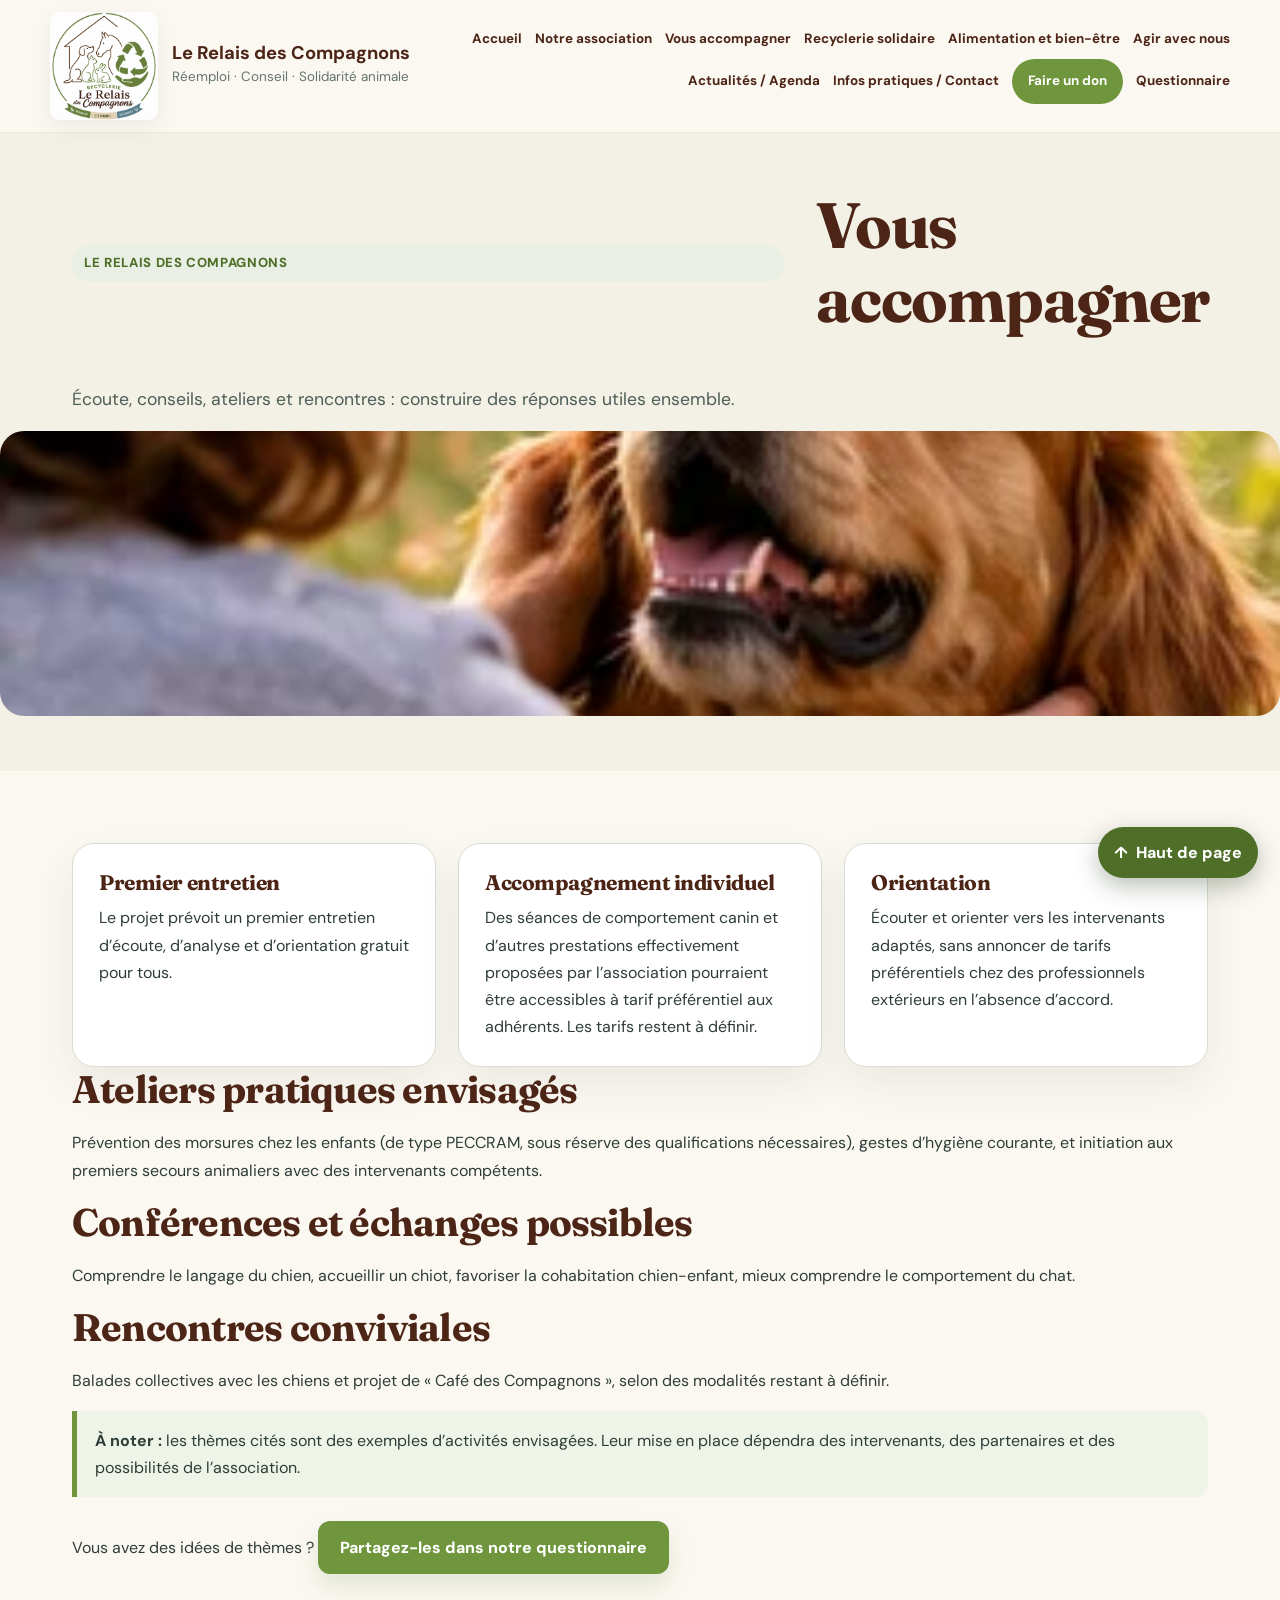
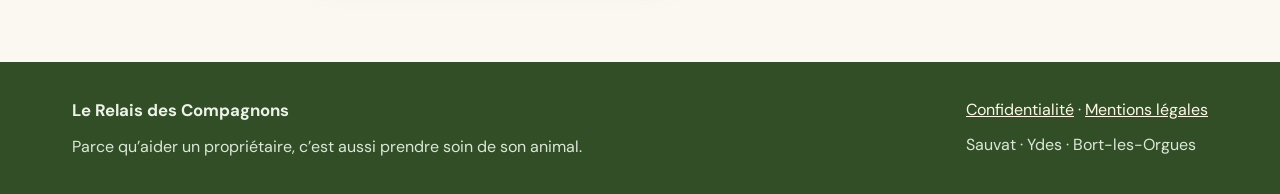
==== accompagnement.html @ bb096d33 "Ajout des rubriques de Nelly" ====
<!doctype html><html lang="fr"><head><meta charset="utf-8"><meta name="viewport" content="width=device-width,initial-scale=1"><title>Vous accompagner | Le Relais des Compagnons</title><meta name="description" content="Écoute, conseils, ateliers et rencontres : construire des réponses utiles ensemble."><link rel="stylesheet" href="styles.css"></head><body id="haut"><header><div class="wrap top"><a class="brand" href="index.html"><img src="logo-relais.jpg" alt="Le Relais des Compagnons"><span class="brand-text"><strong>Le Relais des Compagnons</strong><span>Réemploi · Conseil · Solidarité animale</span></span></a><nav aria-label="Navigation principale"><a href="index.html">Accueil</a><a href="association.html">Notre association</a><a href="accompagnement.html">Vous accompagner</a><a href="recyclerie.html">Recyclerie solidaire</a><a href="alimentation.html">Alimentation et bien-être</a><a href="agir.html">Agir avec nous</a><a href="actualites.html">Actualités / Agenda</a><a href="contact.html">Infos pratiques / Contact</a><a class="cta-link" href="dons.html">Faire un don</a><a href="questionnaire.html">Questionnaire</a></nav></div></header><main><div class="subhero"><div class="wrap"><span class="tag">Le Relais des Compagnons</span><h1>Vous accompagner</h1><p class="lead">Écoute, conseils, ateliers et rencontres : construire des réponses utiles ensemble.</p></div><img class="subhero-photo" src="images/accompagnement.webp" alt="Illustration de la rubrique"></div><section><div class="wrap"><div class="grid"><article class="card"><h3>Premier entretien</h3><p>Le projet prévoit un premier entretien d’écoute, d’analyse et d’orientation gratuit pour tous.</p></article><article class="card"><h3>Accompagnement individuel</h3><p>Des séances de comportement canin et d’autres prestations effectivement proposées par l’association pourraient être accessibles à tarif préférentiel aux adhérents. Les tarifs restent à définir.</p></article><article class="card"><h3>Orientation</h3><p>Écouter et orienter vers les intervenants adaptés, sans annoncer de tarifs préférentiels chez des professionnels extérieurs en l’absence d’accord.</p></article></div><h2>Ateliers pratiques envisagés</h2><p>Prévention des morsures chez les enfants (de type PECCRAM, sous réserve des qualifications nécessaires), gestes d’hygiène courante, et initiation aux premiers secours animaliers avec des intervenants compétents.</p><h2>Conférences et échanges possibles</h2><p>Comprendre le langage du chien, accueillir un chiot, favoriser la cohabitation chien-enfant, mieux comprendre le comportement du chat.</p><h2>Rencontres conviviales</h2><p>Balades collectives avec les chiens et projet de « Café des Compagnons », selon des modalités restant à définir.</p><div class="notice"><strong>À noter :</strong> les thèmes cités sont des exemples d’activités envisagées. Leur mise en place dépendra des intervenants, des partenaires et des possibilités de l’association.</div><p style="margin-top:24px">Vous avez des idées de thèmes ? <a class="button" href="questionnaire.html">Partagez-les dans notre questionnaire</a></p></div></section></main><footer><div class="wrap footerrow"><div><strong>Le Relais des Compagnons</strong><p>Parce qu’aider un propriétaire, c’est aussi prendre soin de son animal.</p></div><div><a href="confidentialite.html">Confidentialité</a> · <a href="mentions-legales.html">Mentions légales</a><p>Sauvat · Ydes · Bort-les-Orgues</p></div></div></footer><a class="back-to-top" href="#haut" aria-label="Retour en haut de page">↑ <span>Haut de page</span></a></body></html>
---- styles.css ----
@import url('https://fonts.googleapis.com/css2?family=DM+Sans:wght@400;500;700;800&family=Fraunces:opsz,wght@9..144,600;9..144,700&display=swap');

:root{
  --green:#6f963d;
  --green-dark:#4f6e28;
  --blue:#6e9fbe;
  --blue-dark:#315b79;
  --brown:#4c2516;
  --brown-soft:#7a4a35;
  --cream:#fbf8f2;
  --sand:#efe6d4;
  --sand-soft:#f7f0e2;
  --ink:#2f3d39;
  --muted:#64746f;
  --line:#d8ddcf;
  --white:#fff;
  --radius:22px;
  --shadow:0 18px 40px rgba(50,70,40,.08);
}

*{box-sizing:border-box}
html{scroll-behavior:smooth}
body{margin:0;background:var(--cream);color:var(--ink);font:16px/1.7 'DM Sans',sans-serif}
a{color:var(--blue-dark)}
a:hover{text-decoration-thickness:2px}
img{max-width:100%;height:auto;display:block}
main,header,footer,section{display:block}
h1,h2,h3{font-family:'Fraunces',Georgia,serif;line-height:1.15;letter-spacing:-.02em;color:var(--brown);margin:0 0 18px}
h1{font-size:clamp(2.5rem,5vw,4.7rem)}
h2{font-size:clamp(1.9rem,3vw,3rem)}
h3{font-size:1.32rem}
p{margin:0 0 16px}
.wrap{max-width:1180px;margin:auto;padding:0 22px}
.sr-only{position:absolute;width:1px;height:1px;padding:0;margin:-1px;overflow:hidden;clip:rect(0,0,0,0);white-space:nowrap;border:0}
.skip-link{position:absolute;left:-999px;top:auto}
.skip-link:focus{left:12px;top:12px;background:#fff;padding:10px 14px;z-index:50;border-radius:8px}

header{position:sticky;top:0;z-index:30;background:rgba(251,248,242,.96);backdrop-filter:blur(10px);border-bottom:1px solid rgba(111,150,61,.12)}
.top{display:flex;align-items:center;justify-content:space-between;gap:24px;padding:12px 0}
.brand{display:inline-flex;align-items:center;gap:14px;text-decoration:none;color:var(--brown)}
.brand img{width:108px;height:auto;border-radius:10px;background:#fff;box-shadow:0 8px 24px rgba(0,0,0,.06)}
.brand-text{display:flex;flex-direction:column;gap:2px}
.brand-text strong{font-size:1.15rem;line-height:1.1}
.brand-text span{font-size:.84rem;color:var(--muted)}
nav{display:flex;flex-wrap:wrap;gap:18px;align-items:center}
nav a{color:var(--brown);text-decoration:none;font-weight:700;font-size:.96rem}
nav a:hover{text-decoration:underline;text-underline-offset:5px}
nav a.cta-link{background:var(--green);color:#fff;padding:11px 16px;border-radius:999px}

.hero{background:linear-gradient(180deg,#fbf8f2 0%,#f3ede0 100%);padding:54px 0 78px}
.hero-inner{display:grid;grid-template-columns:1.15fr .85fr;gap:42px;align-items:center}
.eyebrow{display:inline-flex;align-items:center;gap:10px;padding:8px 14px;border-radius:999px;background:#e8f0db;color:var(--green-dark);font-size:.84rem;font-weight:800;letter-spacing:.03em;text-transform:uppercase;margin-bottom:18px}
.eyebrow:before{content:'';width:9px;height:9px;border-radius:50%;background:var(--green)}
.hero p{max-width:62ch}
.hero .lead{font-size:1.17rem;color:#4d5d58}
.hero-actions{display:flex;flex-wrap:wrap;gap:14px;margin:24px 0 16px}
.button,button.button,.button.alt,.button.ghost{display:inline-flex;align-items:center;justify-content:center;padding:13px 22px;border-radius:12px;border:0;cursor:pointer;text-decoration:none;font-weight:800;transition:transform .16s ease, box-shadow .16s ease}
.button:hover,.button.alt:hover,.button.ghost:hover,button.button:hover{transform:translateY(-1px)}
.button{background:var(--green);color:#fff;box-shadow:0 12px 24px rgba(111,150,61,.18)}
.button.alt{background:var(--blue-dark);color:#fff}
.button.ghost{background:#fff;color:var(--brown);border:1px solid rgba(76,37,22,.12)}
.hero-meta{display:flex;flex-wrap:wrap;gap:10px;margin-top:16px}
.pill{display:inline-flex;align-items:center;padding:8px 14px;border-radius:999px;background:#fff;color:var(--brown-soft);border:1px solid rgba(76,37,22,.08);font-weight:700;font-size:.92rem}
.hero-card{background:#fff;border-radius:28px;padding:24px;box-shadow:var(--shadow);border:1px solid rgba(111,150,61,.12)}
.hero-card img{width:100%;max-width:460px;margin:auto}
.hero-note{margin-top:18px;padding:14px 16px;border-radius:16px;background:#f5f8ef;color:#50614a;border:1px solid rgba(111,150,61,.16);font-size:.96rem}

section{padding:72px 0}
section.alt{background:#fff}
.section-head{max-width:760px;margin-bottom:26px}
.tag{display:inline-block;font-size:.82rem;font-weight:800;letter-spacing:.05em;padding:7px 12px;border-radius:999px;background:#e9efe4;color:var(--green-dark);margin-bottom:14px;text-transform:uppercase}
.lead{font-size:1.1rem;color:#4d5d58}
.grid{display:grid;grid-template-columns:repeat(3,minmax(0,1fr));gap:22px}
.card{background:#fff;border:1px solid var(--line);padding:26px;border-radius:var(--radius);box-shadow:var(--shadow)}
.card h3{margin-bottom:10px}
.card p:last-child{margin-bottom:0}
.card-accent{border-top:6px solid var(--green)}
.card-accent.blue{border-top-color:var(--blue)}
.card-accent.brown{border-top-color:var(--brown-soft)}
.two{display:grid;grid-template-columns:1fr 1fr;gap:28px}
.soft{background:var(--sand-soft);border:1px solid #e5dcc8;border-radius:var(--radius);padding:28px}
.notice{border-left:5px solid var(--green);padding:16px 18px;background:#eef5e8;border-radius:0 12px 12px 0}
.highlight{background:linear-gradient(135deg,#789d49,#5f8731);color:#fff;border-radius:30px;padding:34px;box-shadow:var(--shadow)}
.highlight h2,.highlight h3{color:#fff}
.highlight p{color:#ecf3e3}

.questionnaire-zone{background:#fff;border:1px solid var(--line);box-shadow:var(--shadow);border-radius:30px;padding:30px}
#message-envoi:empty{display:none}
#message-envoi{scroll-margin-top:120px}
.fields{display:grid;grid-template-columns:1fr 1fr;gap:18px}
.field{display:flex;flex-direction:column;gap:7px}
label,legend{font-weight:700;color:var(--brown)}
input,select,textarea{width:100%;padding:12px 14px;border:1px solid #b8c2b5;border-radius:12px;font:inherit;background:#fff;color:var(--ink)}
input:focus,select:focus,textarea:focus{outline:2px solid rgba(110,159,190,.45);border-color:var(--blue)}
input[type=checkbox],input[type=radio]{width:auto;margin-right:8px;accent-color:var(--green)}
fieldset{border:1px solid var(--line);border-radius:18px;margin:22px 0;padding:18px 20px;background:#fcfcfa}
fieldset label{display:block;font-weight:400;margin:9px 0}
.muted{color:var(--muted);font-size:.95rem}
.required-note{font-size:.95rem;color:#56635f;margin-bottom:22px}
.helper{font-size:.92rem;color:#61706b}
.button-row{display:flex;gap:14px;align-items:center;flex-wrap:wrap;margin-top:18px}

footer{background:#314e27;color:#edf3e8;padding:34px 0}
footer a{color:#fff8e6}
.footerrow{display:flex;justify-content:space-between;gap:20px;flex-wrap:wrap}
footer p{margin:8px 0 0;color:#dce8d7}
footer strong{font-size:1.05rem}

.crumb{padding-top:20px}
.crumb a{text-decoration:none;font-weight:700}

main.wrap{padding-top:30px;padding-bottom:30px}
#dashboard h2,#dashboard h3,#login h1{color:var(--brown)}

@media (max-width:900px){
  .hero-inner,.two{grid-template-columns:1fr}
  .grid{grid-template-columns:1fr 1fr}
}

@media (max-width:760px){
  .top{display:block}
  nav{margin-top:14px;gap:10px 14px}
  .brand img{width:88px}
  .hero{padding:36px 0 54px}
  section{padding:54px 0}
  .grid,.fields{grid-template-columns:1fr}
  .hero-card{padding:18px}
  .questionnaire-zone{padding:22px}
}

/* Photos de l'association et navigation */
.hero-photo{width:100%;max-width:none;aspect-ratio:690/307;object-fit:cover;border-radius:18px}
.hero-logo{margin:14px auto 0;max-width:150px}
.hero-logo img{width:100%}
.photo-card{overflow:hidden;padding-top:0}
.photo-card>img{width:calc(100% + 52px);max-width:none;margin:0 -26px 23px;height:166px;object-fit:cover}
.product-photos{display:grid;grid-template-columns:1fr 1fr;gap:16px;margin-bottom:20px}
.product-photos figure{margin:0;background:white;overflow:hidden;border-radius:18px;border:1px solid var(--line)}
.product-photos img{width:100%;height:150px;object-fit:cover}
.product-photos figcaption{padding:8px 14px;font-weight:700;color:var(--brown);font-size:.9rem}
.back-to-top{position:fixed;bottom:22px;right:22px;z-index:50;display:flex;align-items:center;gap:8px;border-radius:999px;padding:12px 16px;background:var(--green-dark);color:#fff;text-decoration:none;font-weight:800;box-shadow:0 8px 24px #21351b50}
.back-to-top:hover{background:var(--brown);color:#fff}
@media(max-width:600px){.back-to-top{right:12px;bottom:12px;padding:10px 14px}.back-to-top span{display:none}.product-photos{grid-template-columns:1fr 1fr}.product-photos img{height:115px}}

/* Pages et accès rapides – contenu associatif */
.top{flex-wrap:wrap}.top nav{flex:1;justify-content:flex-end;gap:8px 13px}.top nav a{font-size:.84rem;white-space:nowrap}.quick-access{padding:28px 0!important;background:#fff}.quick-grid{display:grid;grid-template-columns:repeat(4,minmax(0,1fr));gap:14px}.quick-tile{display:flex;flex-direction:column;gap:5px;text-decoration:none;padding:18px;border-radius:16px;background:#f1f6e9;border:1px solid #dce6ce;color:#325328}.quick-tile strong{font-size:1.13rem}.quick-tile span{font-size:.91rem;color:#53664e}.quick-tile:hover{background:#e7f1db}.subhero{background:#f3f0e5;padding:55px 0}.subhero>.wrap{display:grid;grid-template-columns:minmax(0,1fr) minmax(220px,.55fr);gap:32px;align-items:center}.subhero h1{max-width:18ch}.subhero-photo{max-height:285px;width:100%;object-fit:cover;border-radius:24px}.subhero .lead{max-width:62ch}section{scroll-margin-top:120px}@media(max-width:950px){.quick-grid{grid-template-columns:repeat(2,minmax(0,1fr))}.top nav{justify-content:flex-start}}@media(max-width:650px){.quick-grid,.subhero>.wrap{grid-template-columns:1fr}.top nav{display:flex}.top nav a{font-size:.85rem}}
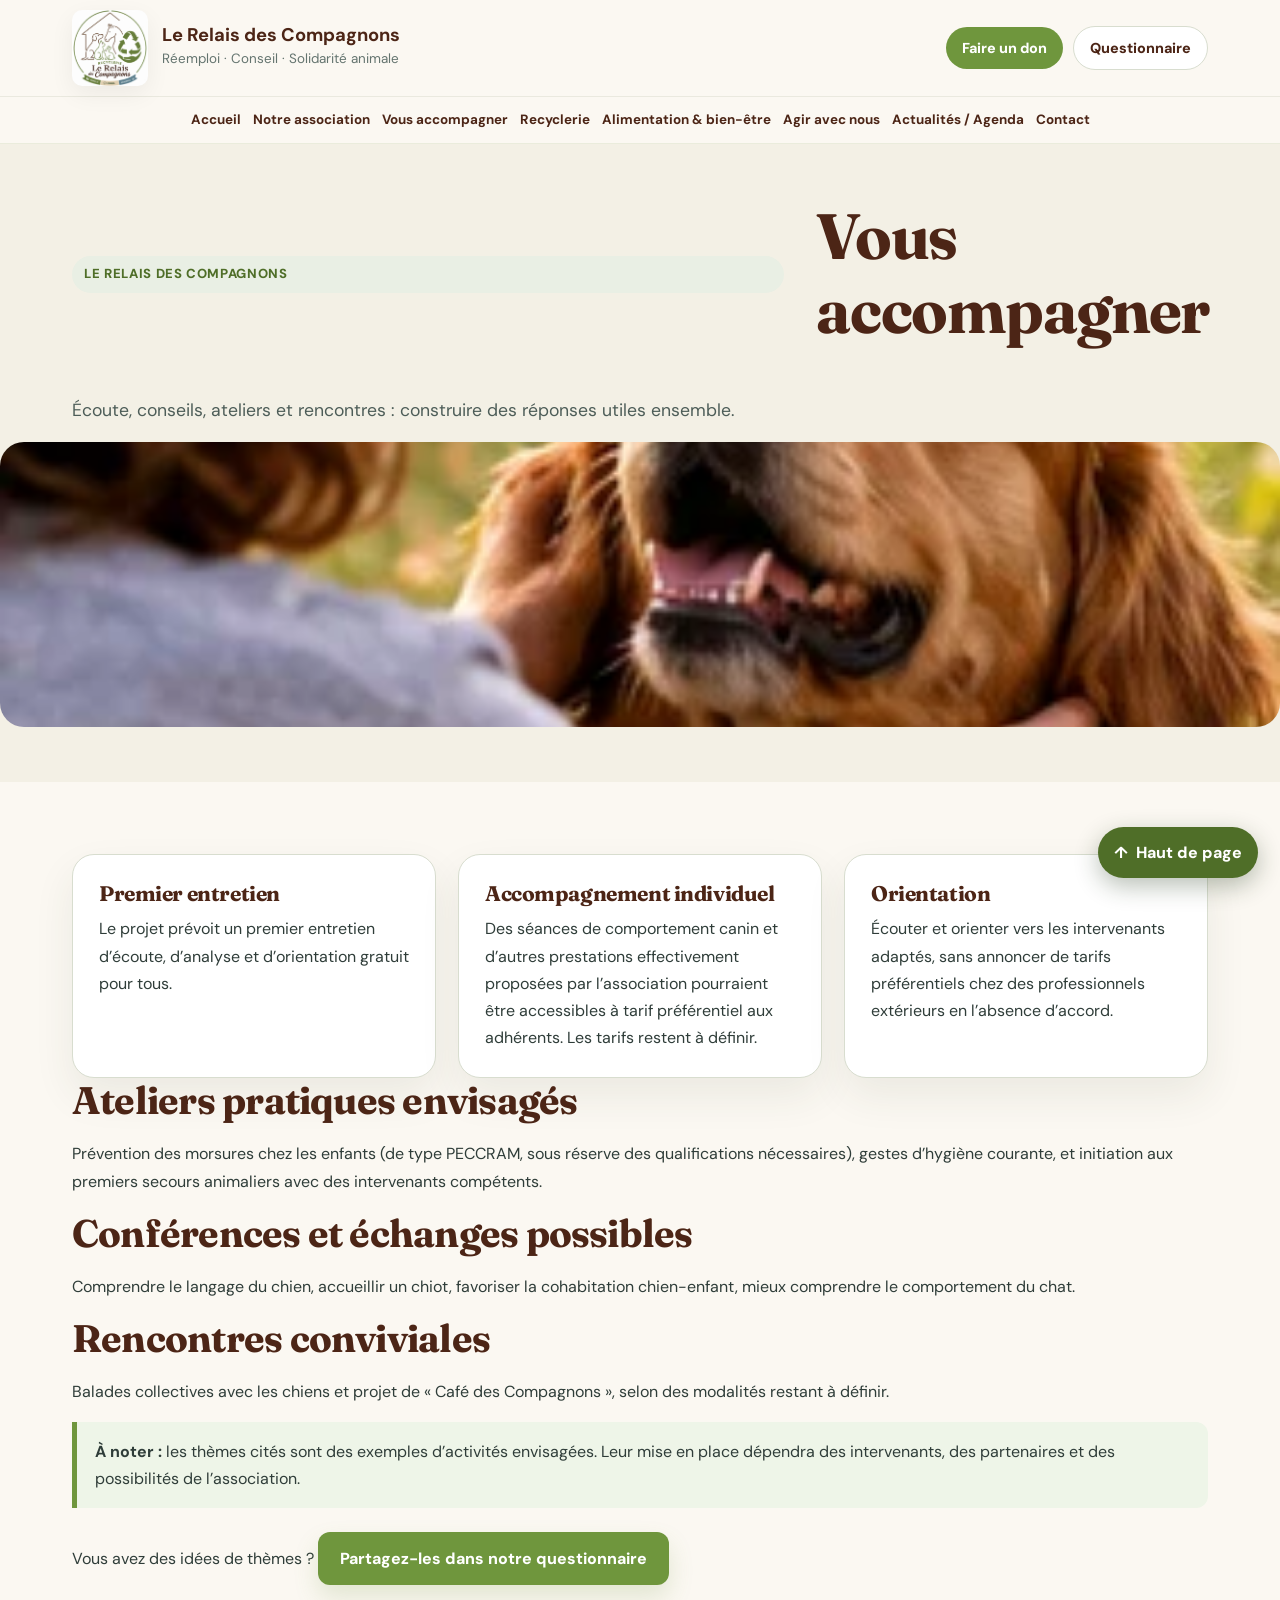
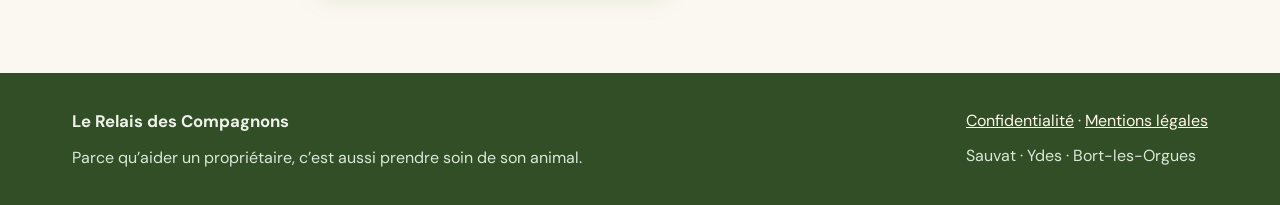
==== commit 6ad9200b: "Amelioration du menu" ====
--- a/accompagnement.html
+++ b/accompagnement.html
@@ -1 +1,24 @@
-<!doctype html><html lang="fr"><head><meta charset="utf-8"><meta name="viewport" content="width=device-width,initial-scale=1"><title>Vous accompagner | Le Relais des Compagnons</title><meta name="description" content="Écoute, conseils, ateliers et rencontres : construire des réponses utiles ensemble."><link rel="stylesheet" href="styles.css"></head><body id="haut"><header><div class="wrap top"><a class="brand" href="index.html"><img src="logo-relais.jpg" alt="Le Relais des Compagnons"><span class="brand-text"><strong>Le Relais des Compagnons</strong><span>Réemploi · Conseil · Solidarité animale</span></span></a><nav aria-label="Navigation principale"><a href="index.html">Accueil</a><a href="association.html">Notre association</a><a href="accompagnement.html">Vous accompagner</a><a href="recyclerie.html">Recyclerie solidaire</a><a href="alimentation.html">Alimentation et bien-être</a><a href="agir.html">Agir avec nous</a><a href="actualites.html">Actualités / Agenda</a><a href="contact.html">Infos pratiques / Contact</a><a class="cta-link" href="dons.html">Faire un don</a><a href="questionnaire.html">Questionnaire</a></nav></div></header><main><div class="subhero"><div class="wrap"><span class="tag">Le Relais des Compagnons</span><h1>Vous accompagner</h1><p class="lead">Écoute, conseils, ateliers et rencontres : construire des réponses utiles ensemble.</p></div><img class="subhero-photo" src="images/accompagnement.webp" alt="Illustration de la rubrique"></div><section><div class="wrap"><div class="grid"><article class="card"><h3>Premier entretien</h3><p>Le projet prévoit un premier entretien d’écoute, d’analyse et d’orientation gratuit pour tous.</p></article><article class="card"><h3>Accompagnement individuel</h3><p>Des séances de comportement canin et d’autres prestations effectivement proposées par l’association pourraient être accessibles à tarif préférentiel aux adhérents. Les tarifs restent à définir.</p></article><article class="card"><h3>Orientation</h3><p>Écouter et orienter vers les intervenants adaptés, sans annoncer de tarifs préférentiels chez des professionnels extérieurs en l’absence d’accord.</p></article></div><h2>Ateliers pratiques envisagés</h2><p>Prévention des morsures chez les enfants (de type PECCRAM, sous réserve des qualifications nécessaires), gestes d’hygiène courante, et initiation aux premiers secours animaliers avec des intervenants compétents.</p><h2>Conférences et échanges possibles</h2><p>Comprendre le langage du chien, accueillir un chiot, favoriser la cohabitation chien-enfant, mieux comprendre le comportement du chat.</p><h2>Rencontres conviviales</h2><p>Balades collectives avec les chiens et projet de « Café des Compagnons », selon des modalités restant à définir.</p><div class="notice"><strong>À noter :</strong> les thèmes cités sont des exemples d’activités envisagées. Leur mise en place dépendra des intervenants, des partenaires et des possibilités de l’association.</div><p style="margin-top:24px">Vous avez des idées de thèmes ? <a class="button" href="questionnaire.html">Partagez-les dans notre questionnaire</a></p></div></section></main><footer><div class="wrap footerrow"><div><strong>Le Relais des Compagnons</strong><p>Parce qu’aider un propriétaire, c’est aussi prendre soin de son animal.</p></div><div><a href="confidentialite.html">Confidentialité</a> · <a href="mentions-legales.html">Mentions légales</a><p>Sauvat · Ydes · Bort-les-Orgues</p></div></div></footer><a class="back-to-top" href="#haut" aria-label="Retour en haut de page">↑ <span>Haut de page</span></a></body></html>+<!doctype html><html lang="fr"><head><meta charset="utf-8"><meta name="viewport" content="width=device-width,initial-scale=1"><title>Vous accompagner | Le Relais des Compagnons</title><meta name="description" content="Écoute, conseils, ateliers et rencontres : construire des réponses utiles ensemble."><link rel="stylesheet" href="styles.css"></head><body id="haut"><header class="site-header">
+  <div class="wrap masthead">
+    <a class="brand" href="index.html">
+      <img src="logo-relais.jpg" alt="Logo Le Relais des Compagnons">
+      <span class="brand-text"><strong>Le Relais des Compagnons</strong><span>Réemploi · Conseil · Solidarité animale</span></span>
+    </a>
+    <div class="header-actions">
+      <a class="header-don" href="dons.html">Faire un don</a>
+      <a class="header-questionnaire" href="questionnaire.html">Questionnaire</a>
+    </div>
+  </div>
+  <nav class="site-nav" aria-label="Navigation principale">
+    <div class="wrap nav-items">
+        <a href="index.html">Accueil</a>
+        <a href="association.html">Notre association</a>
+        <a href="accompagnement.html">Vous accompagner</a>
+        <a href="recyclerie.html">Recyclerie</a>
+        <a href="alimentation.html">Alimentation & bien-être</a>
+        <a href="agir.html">Agir avec nous</a>
+        <a href="actualites.html">Actualités / Agenda</a>
+        <a href="contact.html">Contact</a>
+    </div>
+  </nav>
+</header><main><div class="subhero"><div class="wrap"><span class="tag">Le Relais des Compagnons</span><h1>Vous accompagner</h1><p class="lead">Écoute, conseils, ateliers et rencontres : construire des réponses utiles ensemble.</p></div><img class="subhero-photo" src="images/accompagnement.webp" alt="Illustration de la rubrique"></div><section><div class="wrap"><div class="grid"><article class="card"><h3>Premier entretien</h3><p>Le projet prévoit un premier entretien d’écoute, d’analyse et d’orientation gratuit pour tous.</p></article><article class="card"><h3>Accompagnement individuel</h3><p>Des séances de comportement canin et d’autres prestations effectivement proposées par l’association pourraient être accessibles à tarif préférentiel aux adhérents. Les tarifs restent à définir.</p></article><article class="card"><h3>Orientation</h3><p>Écouter et orienter vers les intervenants adaptés, sans annoncer de tarifs préférentiels chez des professionnels extérieurs en l’absence d’accord.</p></article></div><h2>Ateliers pratiques envisagés</h2><p>Prévention des morsures chez les enfants (de type PECCRAM, sous réserve des qualifications nécessaires), gestes d’hygiène courante, et initiation aux premiers secours animaliers avec des intervenants compétents.</p><h2>Conférences et échanges possibles</h2><p>Comprendre le langage du chien, accueillir un chiot, favoriser la cohabitation chien-enfant, mieux comprendre le comportement du chat.</p><h2>Rencontres conviviales</h2><p>Balades collectives avec les chiens et projet de « Café des Compagnons », selon des modalités restant à définir.</p><div class="notice"><strong>À noter :</strong> les thèmes cités sont des exemples d’activités envisagées. Leur mise en place dépendra des intervenants, des partenaires et des possibilités de l’association.</div><p style="margin-top:24px">Vous avez des idées de thèmes ? <a class="button" href="questionnaire.html">Partagez-les dans notre questionnaire</a></p></div></section></main><footer><div class="wrap footerrow"><div><strong>Le Relais des Compagnons</strong><p>Parce qu’aider un propriétaire, c’est aussi prendre soin de son animal.</p></div><div><a href="confidentialite.html">Confidentialité</a> · <a href="mentions-legales.html">Mentions légales</a><p>Sauvat · Ydes · Bort-les-Orgues</p></div></div></footer><a class="back-to-top" href="#haut" aria-label="Retour en haut de page">↑ <span>Haut de page</span></a></body></html>
--- a/styles.css
+++ b/styles.css
@@ -144,3 +144,30 @@
 
 /* Pages et accès rapides – contenu associatif */
 .top{flex-wrap:wrap}.top nav{flex:1;justify-content:flex-end;gap:8px 13px}.top nav a{font-size:.84rem;white-space:nowrap}.quick-access{padding:28px 0!important;background:#fff}.quick-grid{display:grid;grid-template-columns:repeat(4,minmax(0,1fr));gap:14px}.quick-tile{display:flex;flex-direction:column;gap:5px;text-decoration:none;padding:18px;border-radius:16px;background:#f1f6e9;border:1px solid #dce6ce;color:#325328}.quick-tile strong{font-size:1.13rem}.quick-tile span{font-size:.91rem;color:#53664e}.quick-tile:hover{background:#e7f1db}.subhero{background:#f3f0e5;padding:55px 0}.subhero>.wrap{display:grid;grid-template-columns:minmax(0,1fr) minmax(220px,.55fr);gap:32px;align-items:center}.subhero h1{max-width:18ch}.subhero-photo{max-height:285px;width:100%;object-fit:cover;border-radius:24px}.subhero .lead{max-width:62ch}section{scroll-margin-top:120px}@media(max-width:950px){.quick-grid{grid-template-columns:repeat(2,minmax(0,1fr))}.top nav{justify-content:flex-start}}@media(max-width:650px){.quick-grid,.subhero>.wrap{grid-template-columns:1fr}.top nav{display:flex}.top nav a{font-size:.85rem}}
+
+/* Menu réorganisé : identité et actions en haut, rubriques sur une ligne. */
+.site-header{position:sticky;top:0;z-index:30;background:#fbf8f2}
+.site-header .masthead{display:flex;align-items:center;justify-content:space-between;gap:18px;padding-top:10px;padding-bottom:10px}
+.site-header .brand img{width:76px}
+.site-header .header-actions{display:flex;align-items:center;gap:10px;flex-shrink:0}
+.site-header .header-actions a{border-radius:999px;padding:9px 16px;font-size:.9rem;font-weight:800;text-decoration:none;white-space:nowrap}
+.site-header .header-don{color:white;background:var(--green)}
+.site-header .header-questionnaire{color:var(--brown);background:#fff;border:1px solid var(--line)}
+.site-header .site-nav{border-top:1px solid #eae9df;overflow-x:auto;scrollbar-width:thin}
+.site-header .nav-items{display:flex;flex-wrap:nowrap;justify-content:space-between;gap:12px;align-items:center;min-height:46px}
+.site-header .site-nav a{font-size:.84rem;font-weight:700;color:var(--brown);text-decoration:none;white-space:nowrap;padding:11px 0}
+.site-header .site-nav a:hover{text-decoration:underline;text-underline-offset:4px}
+@media(max-width:900px){
+ .site-header .masthead{flex-wrap:wrap}
+ .site-header .brand img{width:64px}
+ .site-header .brand-text strong{font-size:1rem}
+ .site-header .nav-items{justify-content:flex-start;gap:22px}
+}
+@media(max-width:520px){
+ .site-header .masthead{align-items:center}
+ .site-header .brand img{width:56px}
+ .site-header .brand-text span{font-size:.68rem}
+ .site-header .header-actions{width:100%;justify-content:center}
+ .site-header .header-actions a{flex:1;text-align:center}
+ .site-header .site-nav a{font-size:.84rem}
+}
